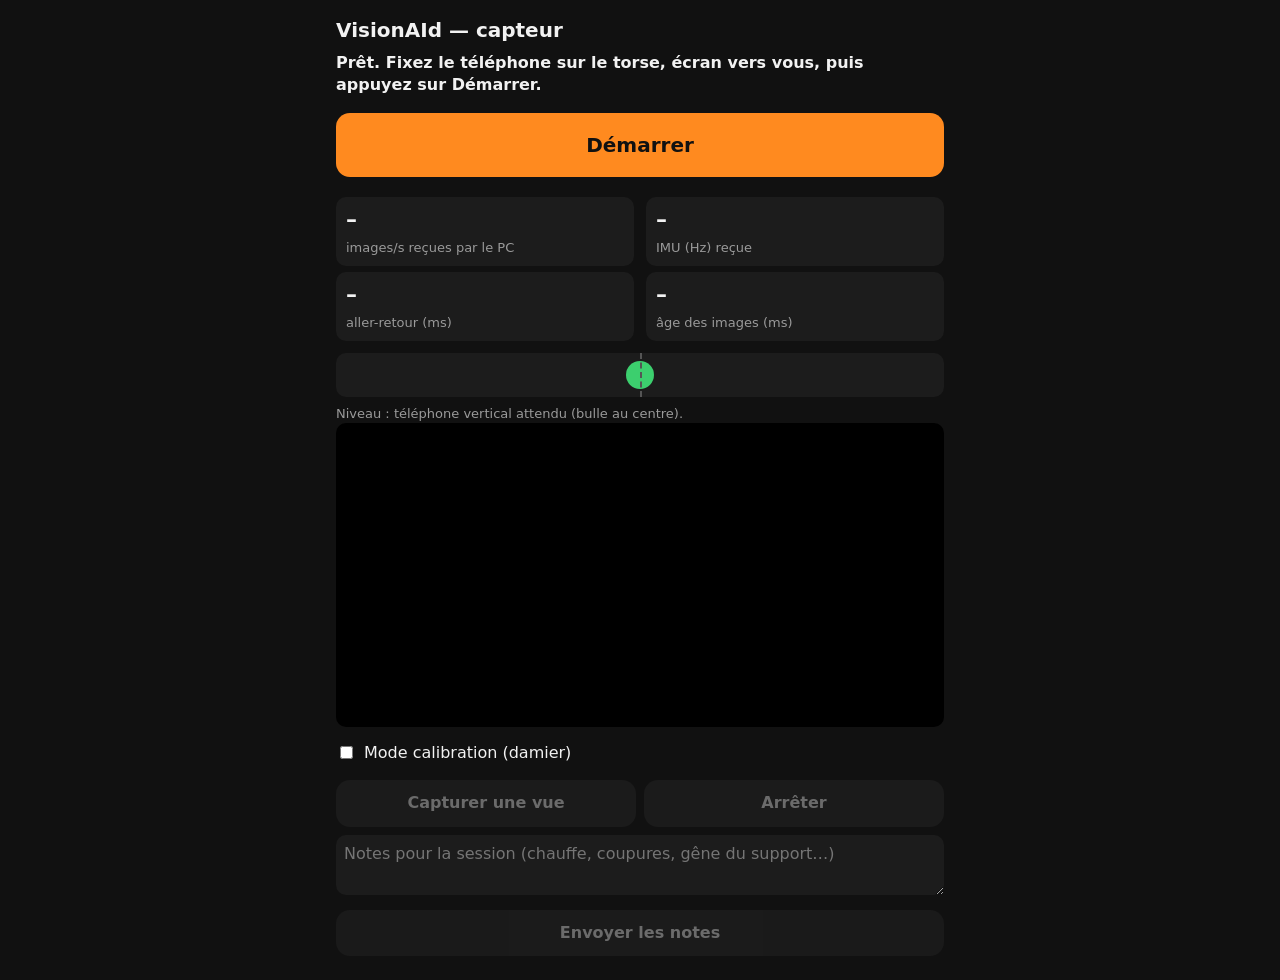
==== src/visionaid/phone/web/index.html @ f9aeb1d4 "phase 15: serveur d'acquisition HTTPS/WebSocket, page web, faux téléphone, sessions Co-Authored-By: " ====
<!doctype html>
<html lang="fr">
<head>
<meta charset="utf-8">
<meta name="viewport" content="width=device-width,initial-scale=1,viewport-fit=cover">
<meta name="apple-mobile-web-app-capable" content="yes">
<title>VisionAId — capteur</title>
<style>
  :root { --bg:#111; --fg:#f2f2f2; --muted:#9a9a9a; --ok:#3ccf6e; --warn:#f0b429; --err:#ff5c5c; --accent:#ff8a1f; }
  * { box-sizing:border-box; }
  html,body { margin:0; background:var(--bg); color:var(--fg); font:16px/1.4 -apple-system,system-ui,sans-serif; }
  main { padding:16px; max-width:640px; margin:0 auto; }
  h1 { font-size:20px; margin:0 0 8px; }
  button { font:inherit; border:0; border-radius:14px; padding:18px; width:100%; margin:8px 0; color:#111; background:var(--accent); font-weight:600; font-size:20px; }
  button.secondary { background:#2a2a2a; color:var(--fg); font-size:16px; padding:12px; }
  button:disabled { opacity:.4; }
  #status { font-weight:600; margin:8px 0; }
  .ok { color:var(--ok); } .warn { color:var(--warn); } .err { color:var(--err); }
  .grid { display:grid; grid-template-columns:1fr 1fr; gap:6px 12px; margin:12px 0; }
  .grid div { background:#1c1c1c; border-radius:10px; padding:8px 10px; }
  .grid b { display:block; font-size:22px; }
  .grid span { color:var(--muted); font-size:13px; }
  video { width:100%; max-height:40vh; object-fit:contain; background:#000; border-radius:10px; }
  #level { position:relative; height:44px; background:#1c1c1c; border-radius:10px; margin:8px 0; overflow:hidden; }
  #bubble { position:absolute; top:8px; width:28px; height:28px; border-radius:50%; background:var(--ok); left:calc(50% - 14px); transition:left .1s; }
  #level::after { content:""; position:absolute; left:50%; top:0; bottom:0; border-left:2px dashed #555; }
  #levelText { color:var(--muted); font-size:13px; }
  .row { display:flex; gap:8px; } .row button { flex:1; }
  label { display:flex; gap:8px; align-items:center; margin:8px 0; }
  textarea { width:100%; background:#1c1c1c; color:var(--fg); border:0; border-radius:10px; padding:8px; font:inherit; }
  #log { color:var(--muted); font-size:12px; white-space:pre-wrap; max-height:120px; overflow:auto; }
</style>
</head>
<body>
<main>
  <h1>VisionAId — capteur</h1>
  <div id="status">Prêt. Fixez le téléphone sur le torse, écran vers vous, puis appuyez sur Démarrer.</div>
  <button id="start">Démarrer</button>
  <div class="grid">
    <div><b id="fps">–</b><span>images/s reçues par le PC</span></div>
    <div><b id="imu">–</b><span>IMU (Hz) reçue</span></div>
    <div><b id="rtt">–</b><span>aller-retour (ms)</span></div>
    <div><b id="age">–</b><span>âge des images (ms)</span></div>
  </div>
  <div id="level"><div id="bubble"></div></div>
  <div id="levelText">Niveau : téléphone vertical attendu (bulle au centre).</div>
  <video id="video" playsinline muted autoplay></video>
  <label><input type="checkbox" id="calibMode"> Mode calibration (damier)</label>
  <div class="row">
    <button id="capture" class="secondary" disabled>Capturer une vue</button>
    <button id="stop" class="secondary" disabled>Arrêter</button>
  </div>
  <textarea id="notes" rows="2" placeholder="Notes pour la session (chauffe, coupures, gêne du support…)"></textarea>
  <button id="sendNotes" class="secondary" disabled>Envoyer les notes</button>
  <div id="log"></div>
</main>
<script src="/static/app.js"></script>
</body>
</html>
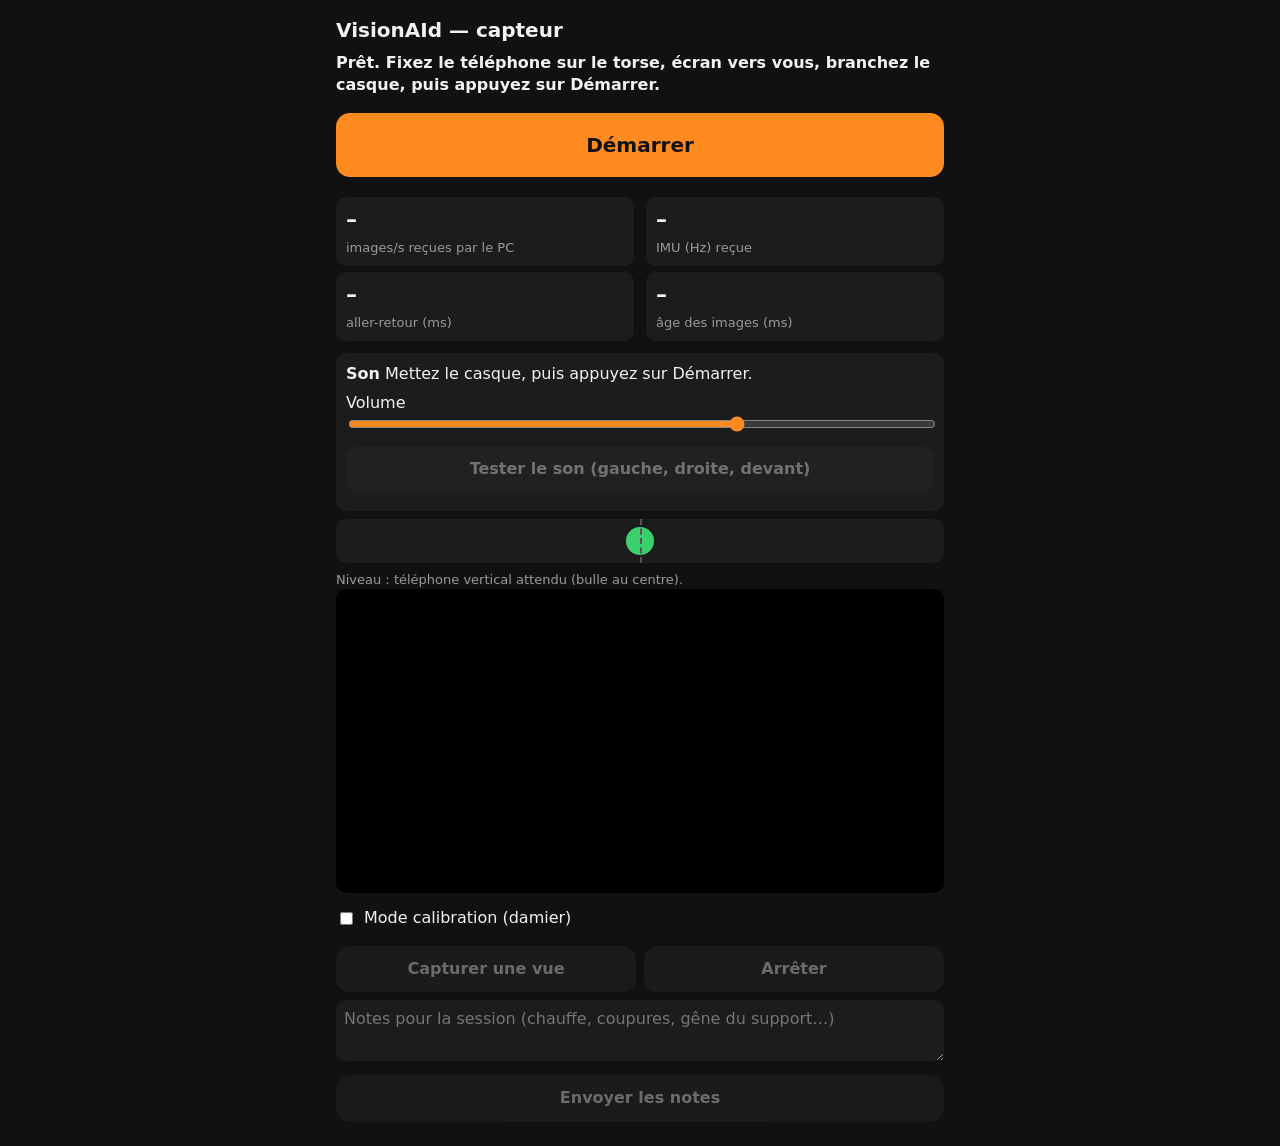
==== commit 64a7a431: "Guidage sonore avec les sons enregistrés : directeur sonore commun, rendu hors ligne, son en direct " ====
--- a/src/visionaid/phone/web/index.html
+++ b/src/visionaid/phone/web/index.html
@@ -28,19 +28,28 @@
   .row { display:flex; gap:8px; } .row button { flex:1; }
   label { display:flex; gap:8px; align-items:center; margin:8px 0; }
   textarea { width:100%; background:#1c1c1c; color:var(--fg); border:0; border-radius:10px; padding:8px; font:inherit; }
+  .sound { background:#1c1c1c; border-radius:10px; padding:10px; margin:8px 0; }
+  .sound label { margin:6px 0 0; }
+  .sound input[type=range] { width:100%; accent-color:var(--accent); }
   #log { color:var(--muted); font-size:12px; white-space:pre-wrap; max-height:120px; overflow:auto; }
 </style>
 </head>
 <body>
 <main>
   <h1>VisionAId — capteur</h1>
-  <div id="status">Prêt. Fixez le téléphone sur le torse, écran vers vous, puis appuyez sur Démarrer.</div>
+  <div id="status">Prêt. Fixez le téléphone sur le torse, écran vers vous, branchez le casque, puis appuyez sur Démarrer.</div>
   <button id="start">Démarrer</button>
   <div class="grid">
     <div><b id="fps">–</b><span>images/s reçues par le PC</span></div>
     <div><b id="imu">–</b><span>IMU (Hz) reçue</span></div>
     <div><b id="rtt">–</b><span>aller-retour (ms)</span></div>
     <div><b id="age">–</b><span>âge des images (ms)</span></div>
+  </div>
+  <div class="sound">
+    <div><b>Son</b> <span id="sound">Mettez le casque, puis appuyez sur Démarrer.</span></div>
+    <label for="volume">Volume <output id="volumeOut"></output></label>
+    <input type="range" id="volume" min="-24" max="12" step="1" value="0">
+    <button id="testSound" class="secondary" disabled>Tester le son (gauche, droite, devant)</button>
   </div>
   <div id="level"><div id="bubble"></div></div>
   <div id="levelText">Niveau : téléphone vertical attendu (bulle au centre).</div>
@@ -54,6 +63,7 @@
   <button id="sendNotes" class="secondary" disabled>Envoyer les notes</button>
   <div id="log"></div>
 </main>
+<script src="/static/audio.js"></script>
 <script src="/static/app.js"></script>
 </body>
 </html>
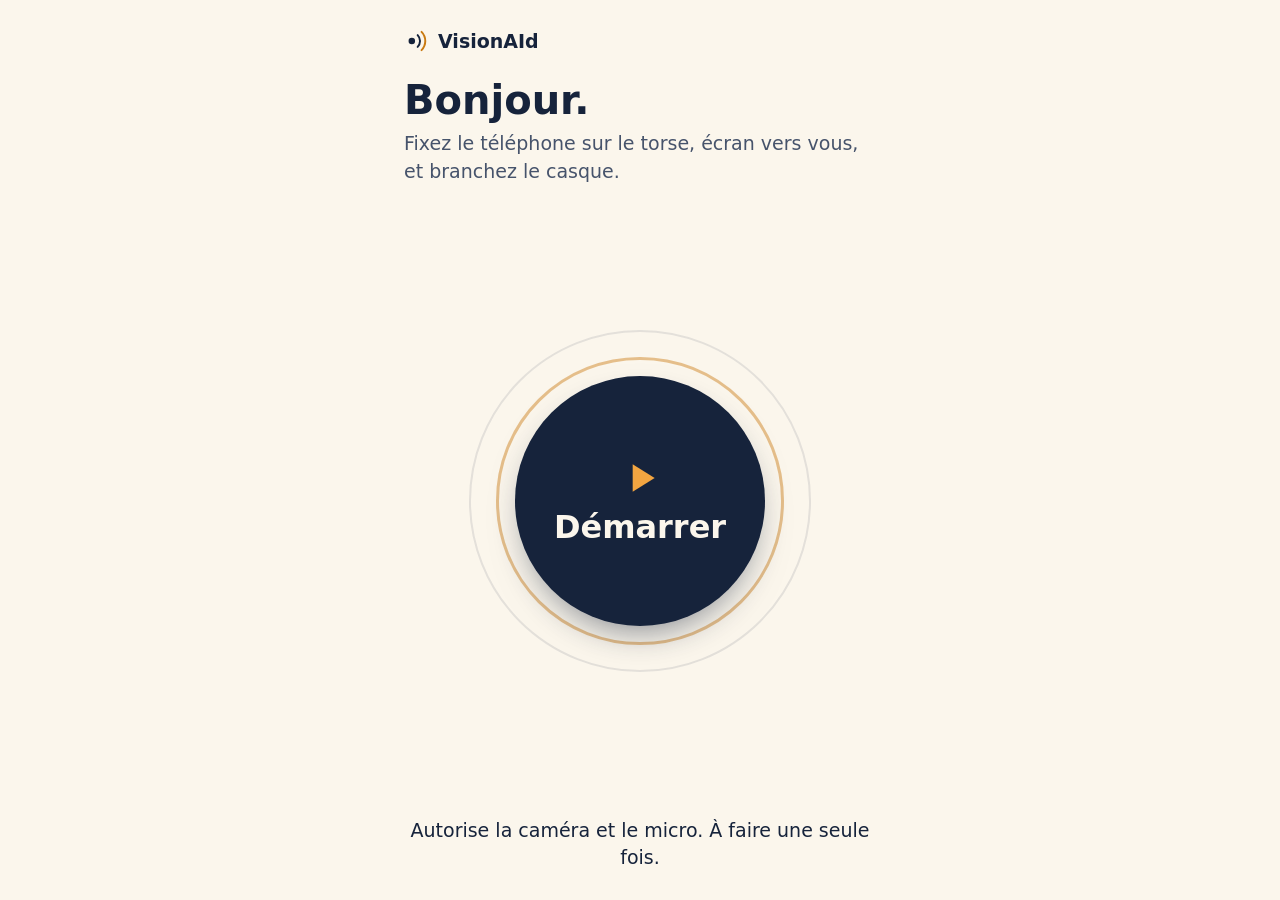
==== commit f1e997f2: "application de l'ordinateur (commande visionaid) et page du téléphone refaite - fenêtre native (pywe" ====
--- a/src/visionaid/phone/web/index.html
+++ b/src/visionaid/phone/web/index.html
@@ -4,65 +4,174 @@
 <meta charset="utf-8">
 <meta name="viewport" content="width=device-width,initial-scale=1,viewport-fit=cover">
 <meta name="apple-mobile-web-app-capable" content="yes">
-<title>VisionAId — capteur</title>
+<meta name="theme-color" content="#fbf6ec">
+<title>VisionAId</title>
 <style>
-  :root { --bg:#111; --fg:#f2f2f2; --muted:#9a9a9a; --ok:#3ccf6e; --warn:#f0b429; --err:#ff5c5c; --accent:#ff8a1f; }
+  @font-face { font-family: "Atkinson Hyperlegible"; font-weight: 400; font-display: swap; src: url("/fonts/atkinson-400.woff2") format("woff2"); }
+  @font-face { font-family: "Atkinson Hyperlegible"; font-weight: 700; font-display: swap; src: url("/fonts/atkinson-700.woff2") format("woff2"); }
+  @font-face { font-family: "Lexend"; font-weight: 400 700; font-display: swap; src: url("/fonts/lexend.woff2") format("woff2"); }
+  :root { --cream:#fbf6ec; --sand:#efe5d2; --ink:#16233b; --muted:#46536b; --gold:#f2a541; --gold-dark:#c97a12;
+    --ok:#1d6b3c; --ok-bg:#dcecdf; --warn:#6b3d00; --warn-bg:#fbe8c8; --err:#8a1c1c;
+    --display:"Lexend",system-ui,sans-serif; --body:"Atkinson Hyperlegible",system-ui,sans-serif; }
   * { box-sizing:border-box; }
-  html,body { margin:0; background:var(--bg); color:var(--fg); font:16px/1.4 -apple-system,system-ui,sans-serif; }
-  main { padding:16px; max-width:640px; margin:0 auto; }
-  h1 { font-size:20px; margin:0 0 8px; }
-  button { font:inherit; border:0; border-radius:14px; padding:18px; width:100%; margin:8px 0; color:#111; background:var(--accent); font-weight:600; font-size:20px; }
-  button.secondary { background:#2a2a2a; color:var(--fg); font-size:16px; padding:12px; }
-  button:disabled { opacity:.4; }
-  #status { font-weight:600; margin:8px 0; }
-  .ok { color:var(--ok); } .warn { color:var(--warn); } .err { color:var(--err); }
-  .grid { display:grid; grid-template-columns:1fr 1fr; gap:6px 12px; margin:12px 0; }
-  .grid div { background:#1c1c1c; border-radius:10px; padding:8px 10px; }
+  html,body { margin:0; background:var(--cream); color:var(--ink); }
+  body { font:19px/1.45 var(--body); -webkit-text-size-adjust:100%; }
+  :focus-visible { outline:3px solid var(--gold-dark); outline-offset:3px; }
+  [hidden] { display:none !important; }
+  button { font:inherit; color:inherit; }
+  .screen { min-height:100svh; padding:calc(env(safe-area-inset-top) + 28px) 24px calc(env(safe-area-inset-bottom) + 28px);
+    display:flex; flex-direction:column; gap:16px; max-width:520px; margin:0 auto; }
+  .bar { display:flex; align-items:center; justify-content:space-between; gap:12px; }
+  .brand { display:flex; align-items:center; gap:8px; font:700 19px var(--display); }
+  .pill { display:inline-flex; align-items:center; gap:6px; font-size:15px; font-weight:700; padding:4px 12px; border-radius:999px; background:var(--sand); color:var(--muted); }
+  .pill.ok { background:var(--ok-bg); color:var(--ok); }
+  .pill.gold { background:var(--gold); color:var(--ink); }
+  .pill.warn { background:var(--warn-bg); color:var(--warn); }
+  h1 { margin:8px 0 0; font:700 36px/1.1 var(--display); }
+  p { margin:0; }
+  .muted { color:var(--muted); }
+  .center { text-align:center; }
+  .grow { flex:1; display:flex; align-items:center; justify-content:center; }
+  .rings { position:relative; width:min(342px, 88vw); aspect-ratio:1; display:flex; align-items:center; justify-content:center; }
+  .rings .r1 { position:absolute; inset:0; border-radius:50%; border:2px solid rgba(22,35,59,.1); }
+  .rings .r2 { position:absolute; inset:8%; border-radius:50%; border:3px solid rgba(201,122,18,.45); }
+  .core { position:relative; width:73%; aspect-ratio:1; border-radius:50%; border:0; background:var(--ink); color:var(--cream);
+    display:flex; flex-direction:column; align-items:center; justify-content:center; gap:8px; box-shadow:0 16px 36px -14px rgba(22,35,59,.6);
+    font:700 32px var(--display); cursor:pointer; -webkit-tap-highlight-color:transparent; }
+  .core:active { transform:scale(.98); }
+  .core:disabled { opacity:.5; }
+  .core.listening { background:var(--gold); color:var(--ink); }
+  .core .dist { font-size:60px; line-height:1; }
+  .core .side { font:700 17px var(--body); color:#f2c98a; }
+  .core .hint { margin-top:10px; font:400 15px var(--body); color:#c9d2e3; display:flex; align-items:center; gap:6px; }
+  .dir { position:absolute; inset:8%; pointer-events:none; transition:transform 700ms cubic-bezier(.2,.8,.2,1), opacity 300ms; }
+  .dir::after { content:""; position:absolute; top:-12px; left:50%; margin-left:-12px; width:24px; height:24px; border-radius:50%;
+    background:var(--ink); border:5px solid var(--gold); box-sizing:border-box; }
+  .stopbtn { height:64px; border-radius:16px; border:3px solid var(--ink); background:transparent; font:700 22px var(--display);
+    display:flex; align-items:center; justify-content:center; gap:12px; cursor:pointer; }
+  .status { min-height:1.4em; }
+  .status.err { color:var(--err); font-weight:700; }
+  .status.warn { color:var(--warn); font-weight:700; }
+  .status.ok { color:var(--ok); font-weight:700; }
+  #heard { min-height:1.4em; }
+  /* outils de test (mode avancé de l'ordinateur) */
+  #advanced { max-width:520px; margin:0 auto; padding:0 24px 40px; display:flex; flex-direction:column; gap:10px; font-size:16px; }
+  #advanced h2 { font:600 20px var(--display); margin:16px 0 0; border-top:2px solid var(--ink); padding-top:14px; }
+  .grid { display:grid; grid-template-columns:1fr 1fr; gap:6px 12px; }
+  .grid div { background:var(--sand); border-radius:10px; padding:8px 10px; }
   .grid b { display:block; font-size:22px; }
   .grid span { color:var(--muted); font-size:13px; }
-  video { width:100%; max-height:40vh; object-fit:contain; background:#000; border-radius:10px; }
-  #level { position:relative; height:44px; background:#1c1c1c; border-radius:10px; margin:8px 0; overflow:hidden; }
-  #bubble { position:absolute; top:8px; width:28px; height:28px; border-radius:50%; background:var(--ok); left:calc(50% - 14px); transition:left .1s; }
-  #level::after { content:""; position:absolute; left:50%; top:0; bottom:0; border-left:2px dashed #555; }
-  #levelText { color:var(--muted); font-size:13px; }
   .row { display:flex; gap:8px; } .row button { flex:1; }
-  label { display:flex; gap:8px; align-items:center; margin:8px 0; }
-  textarea { width:100%; background:#1c1c1c; color:var(--fg); border:0; border-radius:10px; padding:8px; font:inherit; }
-  .sound { background:#1c1c1c; border-radius:10px; padding:10px; margin:8px 0; }
-  .sound label { margin:6px 0 0; }
-  .sound input[type=range] { width:100%; accent-color:var(--accent); }
-  #log { color:var(--muted); font-size:12px; white-space:pre-wrap; max-height:120px; overflow:auto; }
+  .tool { font:inherit; border:2px solid #cbbd9f; background:transparent; border-radius:12px; padding:10px; cursor:pointer; }
+  .tool:disabled { opacity:.4; }
+  #level { position:relative; height:36px; background:var(--sand); border-radius:10px; overflow:hidden; }
+  #bubble { position:absolute; top:6px; width:24px; height:24px; border-radius:50%; background:var(--ok); left:calc(50% - 12px); transition:left .1s; }
+  #level::after { content:""; position:absolute; left:50%; top:0; bottom:0; border-left:2px dashed #9aa3b5; }
+  #video { width:100%; max-height:40vh; object-fit:contain; background:#000; border-radius:10px; }
+  #video.offscreen { position:fixed; left:0; top:0; width:2px; height:2px; opacity:.01; pointer-events:none; }
+  textarea, .typed input { width:100%; font:inherit; border:2px solid #cbbd9f; border-radius:10px; padding:8px; background:#fff; color:var(--ink); }
+  .typed { display:flex; gap:8px; }
+  #log { color:var(--muted); font-size:12px; white-space:pre-wrap; max-height:140px; overflow:auto; }
+  input[type=range] { width:100%; accent-color:var(--ink); }
+  h1[tabindex="-1"]:focus { outline:none; }
+  @media (prefers-reduced-motion: reduce) { .dir { transition:none; } }
 </style>
 </head>
 <body>
-<main>
-  <h1>VisionAId — capteur</h1>
-  <div id="status">Prêt. Fixez le téléphone sur le torse, écran vers vous, branchez le casque, puis appuyez sur Démarrer.</div>
-  <button id="start">Démarrer</button>
+<svg width="0" height="0" style="position:absolute" aria-hidden="true">
+  <symbol id="logo" viewBox="0 0 40 40"><circle cx="12" cy="20" r="5" fill="#16233b"></circle><path d="M21 11a13 13 0 0 1 0 18" stroke="#16233b" stroke-width="3" stroke-linecap="round" fill="none"></path><path d="M27 6a20 20 0 0 1 0 28" stroke="#c97a12" stroke-width="3" stroke-linecap="round" fill="none"></path></symbol>
+  <symbol id="mic" viewBox="0 0 24 24"><rect x="9" y="3" width="6" height="11" rx="3"></rect><path d="M5 11a7 7 0 0 0 14 0M12 18v3" fill="none" stroke="currentColor" stroke-width="2.2" stroke-linecap="round"></path></symbol>
+</svg>
+
+<!-- 1. connexion : le seul toucher imposé (caméra, micro, son) -->
+<main class="screen" id="screenConnect">
+  <div class="brand"><svg width="26" height="26" aria-hidden="true"><use href="#logo"></use></svg>VisionAId</div>
+  <div>
+    <h1 style="font-size:40px">Bonjour.</h1>
+    <p class="muted" style="margin-top:8px">Fixez le téléphone sur le torse, écran vers vous, et branchez le casque.</p>
+  </div>
+  <div class="grow">
+    <div class="rings"><span class="r1"></span><span class="r2"></span>
+      <button class="core" id="start" type="button">
+        <svg width="44" height="44" viewBox="0 0 24 24" fill="#f2a541" aria-hidden="true"><path d="M8 4.5v15l12-7.5z"></path></svg>
+        Démarrer
+      </button>
+    </div>
+  </div>
+  <p id="status" class="status center" role="status">Autorise la caméra et le micro. À faire une seule fois.</p>
+</main>
+
+<!-- 2. prêt : un seul grand rond « Parler » -->
+<main class="screen" id="screenTalk" hidden>
+  <div class="bar">
+    <div class="brand"><svg width="26" height="26" aria-hidden="true"><use href="#logo"></use></svg>VisionAId</div>
+    <span class="pill" id="connPill">Connexion…</span>
+  </div>
+  <h1>Que cherchez&#8209;vous&#160;?</h1>
+  <div class="grow">
+    <div class="rings"><span class="r1"></span><span class="r2"></span>
+      <button class="core" id="talk" type="button" disabled aria-label="Parler : dire l'objet cherché">
+        <svg width="56" height="56" fill="#f2a541" style="color:#f2a541" aria-hidden="true"><use href="#mic"></use></svg>
+        <span id="talkLabel">Parler</span>
+      </button>
+    </div>
+  </div>
+  <p id="heard" class="center" aria-live="polite"></p>
+  <p class="center muted" id="talkHint">Touchez le rond, puis dites «&#160;je cherche ma gourde&#160;».</p>
+  <p class="center"><span class="pill" id="levelPill" hidden>Téléphone bien droit</span></p>
+</main>
+
+<!-- 3. guidage : la distance dans le rond, la direction sur l'anneau -->
+<main class="screen" id="screenGuide" hidden>
+  <div class="bar">
+    <div class="brand"><svg width="26" height="26" aria-hidden="true"><use href="#logo"></use></svg>VisionAId</div>
+    <span class="pill gold" id="phasePill">En route</span>
+  </div>
+  <h1 id="gTitle" aria-live="polite">En route.</h1>
+  <div class="grow">
+    <div class="rings"><span class="r1"></span><span class="r2" style="border-color:rgba(201,122,18,.35)"></span>
+      <span class="dir" id="dirDot" aria-hidden="true" style="opacity:0"></span>
+      <button class="core" id="guideTalk" type="button" aria-label="Nouvelle demande : parler">
+        <span class="dist" id="gDist">…</span>
+        <span class="side" id="gSide"></span>
+        <span class="hint"><svg width="16" height="16" style="color:#c9d2e3" fill="#c9d2e3" aria-hidden="true"><use href="#mic"></use></svg>toucher pour parler</span>
+      </button>
+    </div>
+  </div>
+  <button class="stopbtn" id="stopGuide" type="button">
+    <svg width="20" height="20" viewBox="0 0 24 24" fill="#16233b" aria-hidden="true"><rect x="5" y="5" width="14" height="14" rx="2"></rect></svg>Arrêter
+  </button>
+</main>
+
+<!-- outils de test : visibles seulement en mode avancé (réglé sur l'ordinateur) -->
+<section id="advanced" hidden aria-label="Outils de test">
+  <h2>Outils de test</h2>
   <div class="grid">
-    <div><b id="fps">–</b><span>images/s reçues par le PC</span></div>
-    <div><b id="imu">–</b><span>IMU (Hz) reçue</span></div>
+    <div><b id="fps">–</b><span>images/s reçues par l'ordinateur</span></div>
+    <div><b id="imu">–</b><span>capteurs (Hz) reçus</span></div>
     <div><b id="rtt">–</b><span>aller-retour (ms)</span></div>
     <div><b id="age">–</b><span>âge des images (ms)</span></div>
   </div>
-  <div class="sound">
-    <div><b>Son</b> <span id="sound">Mettez le casque, puis appuyez sur Démarrer.</span></div>
-    <label for="volume">Volume <output id="volumeOut"></output></label>
-    <input type="range" id="volume" min="-24" max="12" step="1" value="0">
-    <button id="testSound" class="secondary" disabled>Tester le son (gauche, droite, devant)</button>
-  </div>
+  <div><b>Son</b> <span id="sound">–</span></div>
+  <label for="volume">Volume du téléphone <output id="volumeOut"></output></label>
+  <input type="range" id="volume" min="-24" max="12" step="1" value="0">
+  <button id="testSound" class="tool" type="button" disabled>Tester le son (gauche, droite, devant)</button>
   <div id="level"><div id="bubble"></div></div>
-  <div id="levelText">Niveau : téléphone vertical attendu (bulle au centre).</div>
-  <video id="video" playsinline muted autoplay></video>
+  <div id="levelText" class="muted">Niveau : téléphone vertical attendu (bulle au centre).</div>
+  <video id="video" class="offscreen" playsinline muted autoplay></video>
   <label><input type="checkbox" id="calibMode"> Mode calibration (damier)</label>
   <div class="row">
-    <button id="capture" class="secondary" disabled>Capturer une vue</button>
-    <button id="stop" class="secondary" disabled>Arrêter</button>
+    <button id="capture" class="tool" type="button" disabled>Capturer une vue</button>
+    <button id="stop" class="tool" type="button" disabled>Couper la caméra</button>
+  </div>
+  <div class="typed">
+    <input id="typed" type="text" placeholder="écrire : je cherche ma gourde" autocomplete="off" aria-label="Demande écrite">
+    <button id="sendTyped" class="tool" type="button">Envoyer</button>
   </div>
   <textarea id="notes" rows="2" placeholder="Notes pour la session (chauffe, coupures, gêne du support…)"></textarea>
-  <button id="sendNotes" class="secondary" disabled>Envoyer les notes</button>
+  <button id="sendNotes" class="tool" type="button" disabled>Envoyer les notes</button>
   <div id="log"></div>
-</main>
+</section>
 <script src="/static/audio.js"></script>
 <script src="/static/app.js"></script>
 </body>
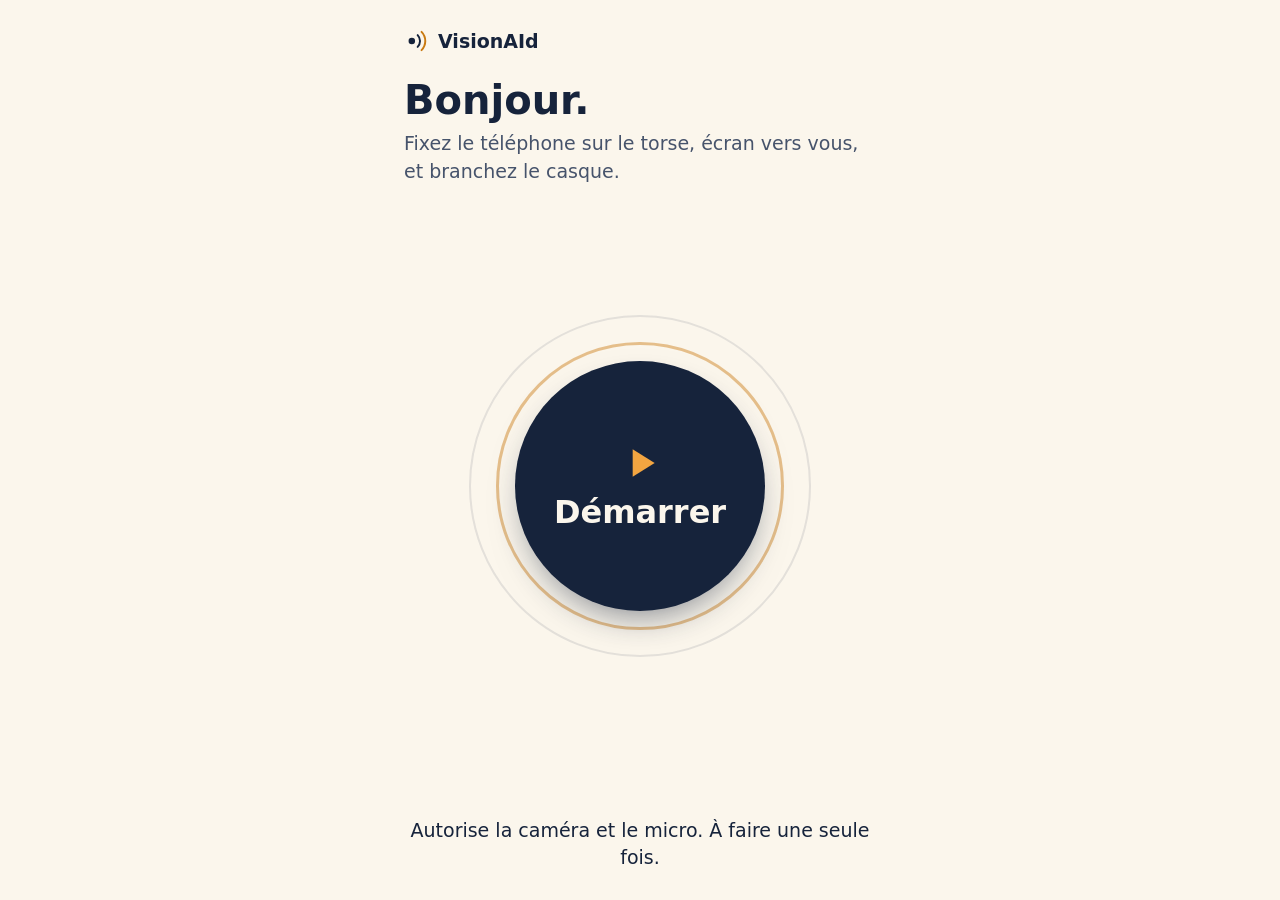
==== commit 4983642e: "page du téléphone : le rond est au même endroit sur les trois écrans Démarrer, Parler et le rond du " ====
--- a/src/visionaid/phone/web/index.html
+++ b/src/visionaid/phone/web/index.html
@@ -19,7 +19,9 @@
   :focus-visible { outline:3px solid var(--gold-dark); outline-offset:3px; }
   [hidden] { display:none !important; }
   button { font:inherit; color:inherit; }
-  .screen { min-height:100svh; padding:calc(env(safe-area-inset-top) + 28px) 24px calc(env(safe-area-inset-bottom) + 28px);
+  /* Les trois écrans ont exactement la même hauteur et le rond est placé au même endroit
+     (centre à 54 % de la hauteur, même taille) : la personne touche toujours au même endroit. */
+  .screen { position:relative; height:100svh; min-height:560px; padding:calc(env(safe-area-inset-top) + 28px) 24px calc(env(safe-area-inset-bottom) + 28px);
     display:flex; flex-direction:column; gap:16px; max-width:520px; margin:0 auto; }
   .bar { display:flex; align-items:center; justify-content:space-between; gap:12px; }
   .brand { display:flex; align-items:center; gap:8px; font:700 19px var(--display); }
@@ -32,13 +34,14 @@
   .muted { color:var(--muted); }
   .center { text-align:center; }
   .grow { flex:1; display:flex; align-items:center; justify-content:center; }
-  .rings { position:relative; width:min(342px, 88vw); aspect-ratio:1; display:flex; align-items:center; justify-content:center; }
+  .rings { position:absolute; left:50%; top:54%; transform:translate(-50%, -50%);
+    width:min(342px, 88vw, 44svh); aspect-ratio:1; display:flex; align-items:center; justify-content:center; }
   .rings .r1 { position:absolute; inset:0; border-radius:50%; border:2px solid rgba(22,35,59,.1); }
   .rings .r2 { position:absolute; inset:8%; border-radius:50%; border:3px solid rgba(201,122,18,.45); }
   .core { position:relative; width:73%; aspect-ratio:1; border-radius:50%; border:0; background:var(--ink); color:var(--cream);
     display:flex; flex-direction:column; align-items:center; justify-content:center; gap:8px; box-shadow:0 16px 36px -14px rgba(22,35,59,.6);
     font:700 32px var(--display); cursor:pointer; -webkit-tap-highlight-color:transparent; }
-  .core:active { transform:scale(.98); }
+  .core:active { filter:brightness(1.15); }
   .core:disabled { opacity:.5; }
   .core.listening { background:var(--gold); color:var(--ink); }
   .core .dist { font-size:60px; line-height:1; }
